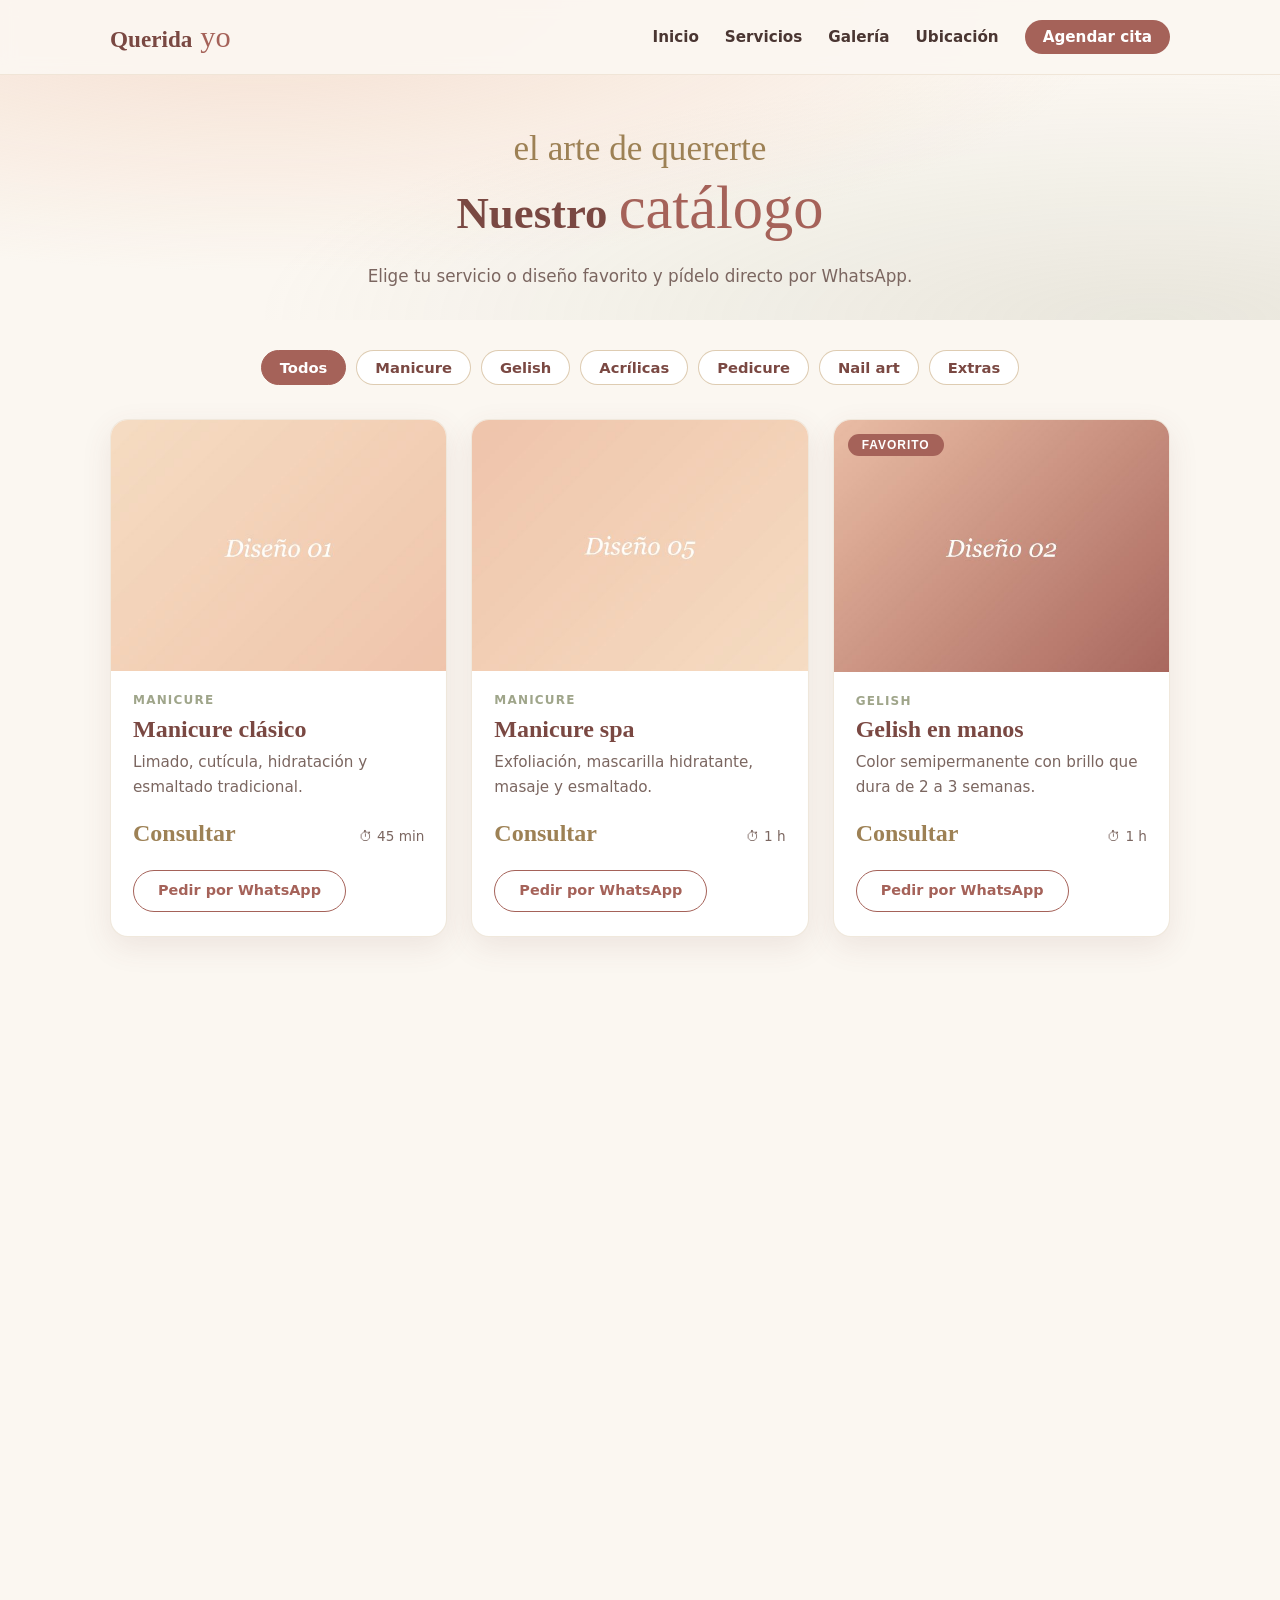
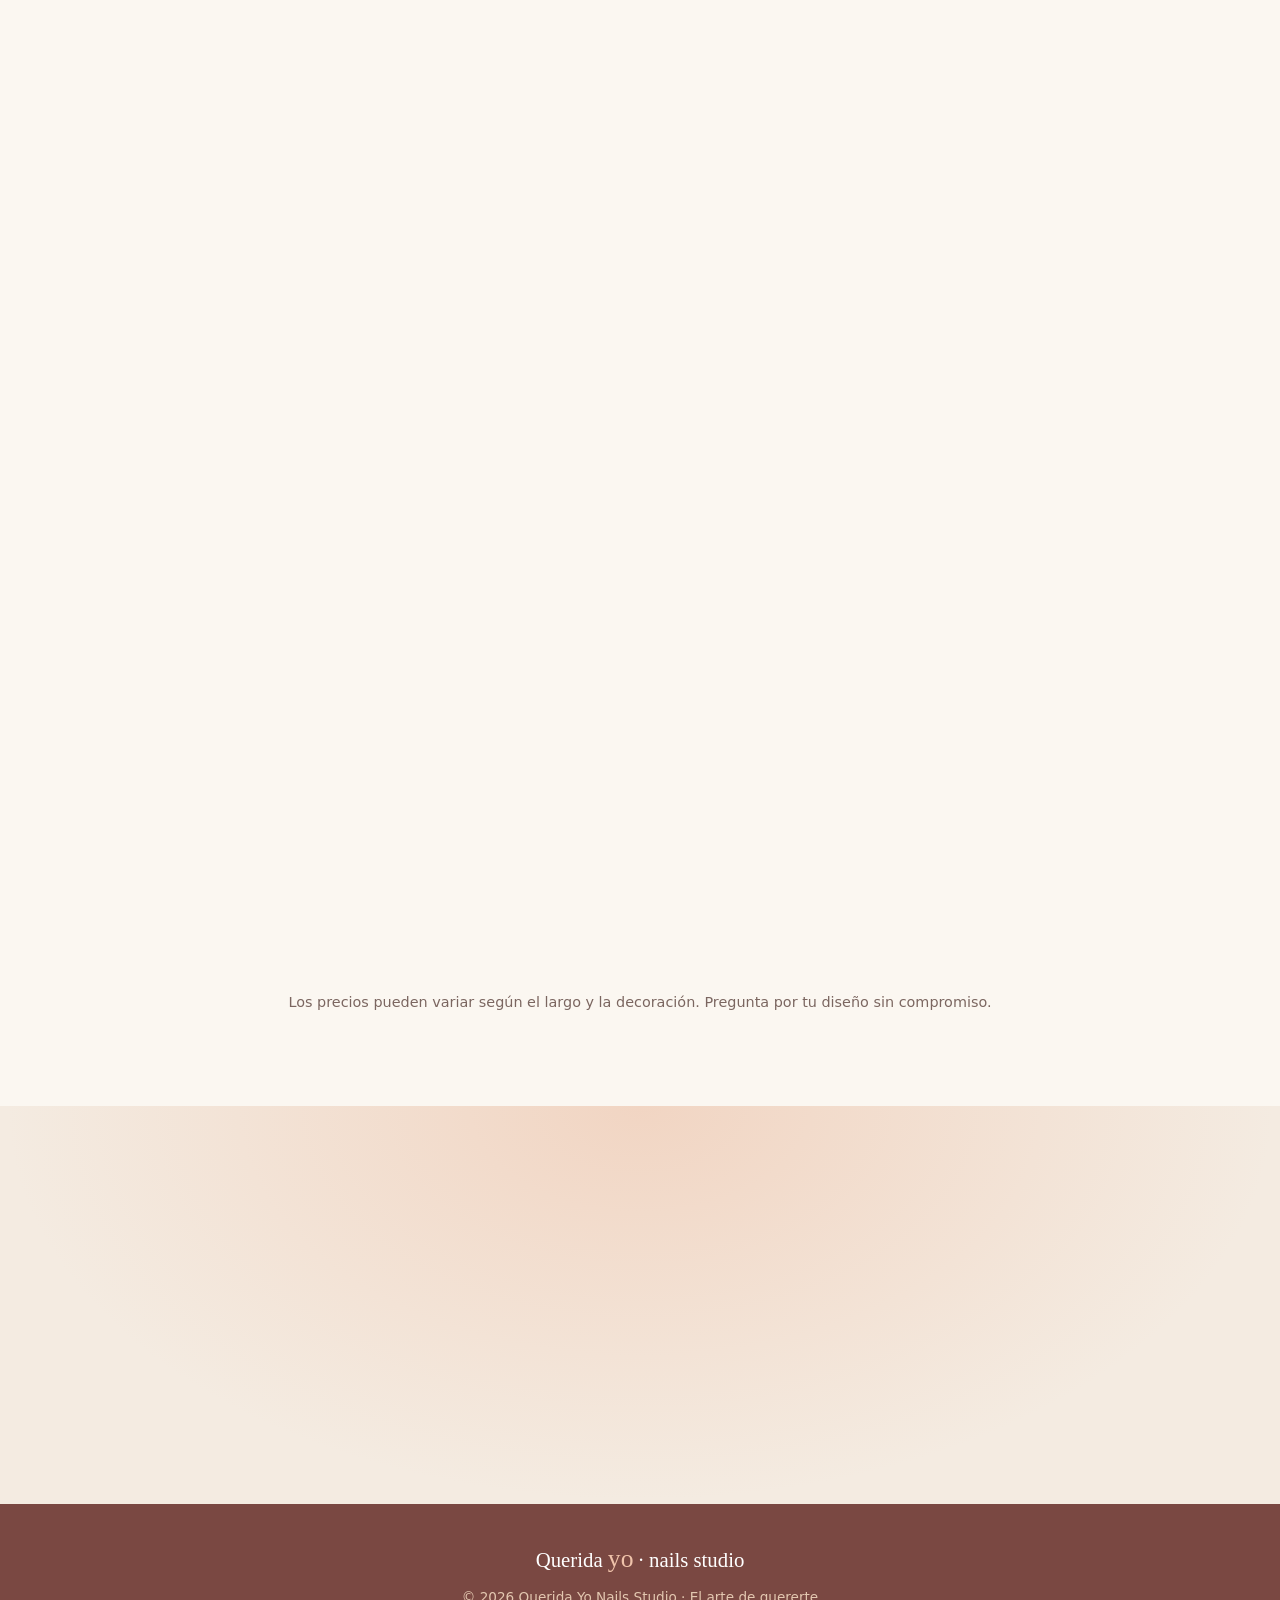
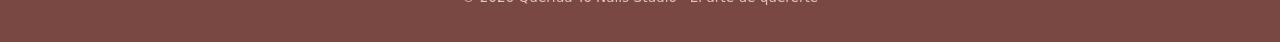
==== catalogo.html @ e6bf9415 "Catálogo web propio con filtros y pedido por WhatsApp Co-Authored-By: Claude Opus 5.5 <noreply@anthr" ====
<!DOCTYPE html>
<html lang="es">
<head>
  <meta charset="UTF-8" />
  <meta name="viewport" content="width=device-width, initial-scale=1.0" />
  <meta name="description" content="Catálogo de Querida Yo Nails Studio — manicure, gelish, acrílicas, pedicure y nail art en Villa de Álvarez, Colima. Pide tu diseño por WhatsApp." />
  <meta http-equiv="Content-Security-Policy"
        content="default-src 'self'; img-src 'self' data:; style-src 'self' https://fonts.googleapis.com; font-src https://fonts.gstatic.com; script-src 'self';" />
  <meta name="theme-color" content="#fbf7f1" />
  <meta property="og:title" content="Catálogo · Querida Yo Nails Studio" />
  <meta property="og:description" content="Diseños, precios y tiempos. Pide el tuyo por WhatsApp." />
  <meta property="og:image" content="https://queridayonailsstudio.com/assets/img/logo.png" />
  <title>Catálogo · Querida Yo Nails Studio</title>
  <link rel="icon" type="image/png" href="assets/img/favicon.png" />
  <link rel="apple-touch-icon" href="assets/img/favicon.png" />
  <link rel="preconnect" href="https://fonts.googleapis.com" />
  <link rel="preconnect" href="https://fonts.gstatic.com" crossorigin />
  <link rel="dns-prefetch" href="https://wa.me" />
  <link rel="stylesheet" href="https://fonts.googleapis.com/css2?family=Cormorant+Garamond:ital,wght@0,500;0,600;1,500&family=Great+Vibes&family=Nunito+Sans:wght@400;600;700&display=swap" />
  <link rel="stylesheet" href="assets/css/style.css" />
</head>
<body>

  <!-- ══ NAV ══════════════════════════════════════════════════════ -->
  <nav id="navbar">
    <div class="nav-inner">
      <a href="index.html" class="nav-brand">Querida <span class="script">yo</span></a>
      <button id="nav-toggle" class="nav-toggle" aria-label="Menú" aria-expanded="false">&#9776;</button>
      <ul class="nav-links" id="navLinks">
        <li><a href="index.html"           class="js-nav-link">Inicio</a></li>
        <li><a href="index.html#servicios" class="js-nav-link">Servicios</a></li>
        <li><a href="index.html#galeria"   class="js-nav-link">Galería</a></li>
        <li><a href="index.html#ubicacion" class="js-nav-link">Ubicación</a></li>
        <li><a href="#" class="js-nav-link btn-nav js-wa"
               data-msg="Hola 💅 me gustaría agendar una cita en Querida Yo Nails Studio">Agendar cita</a></li>
      </ul>
    </div>
  </nav>

  <!-- ══ ENCABEZADO ════════════════════════════════════════════════ -->
  <header class="catalog-hero">
    <div class="container">
      <p class="cta-script">el arte de quererte</p>
      <h1 class="section-title">Nuestro <span class="script">catálogo</span></h1>
      <p class="section-text">Elige tu servicio o diseño favorito y pídelo directo por WhatsApp.</p>
    </div>
  </header>

  <!-- ══ CATÁLOGO ══════════════════════════════════════════════════
       Los productos se editan en assets/js/catalogo-datos.js
  ═══════════════════════════════════════════════════════════════ -->
  <section class="section-light catalog-section">
    <div class="container">
      <div class="catalog-filters" id="catalogFilters" role="toolbar" aria-label="Filtrar por categoría"></div>
      <div class="catalog-grid" id="catalogGrid"></div>
      <p class="schedule-note">Los precios pueden variar según el largo y la decoración. Pregunta por tu diseño sin compromiso.</p>
    </div>
  </section>

  <!-- ══ LIGHTBOX ══════════════════════════════════════════════════ -->
  <div id="lightbox" class="lightbox" role="dialog" aria-modal="true" aria-label="Imagen ampliada">
    <button class="lightbox-close" type="button" aria-label="Cerrar">✕</button>
    <img id="lightbox-img" src="data:," alt="" />
  </div>

  <!-- ══ CONTACTO / CTA ════════════════════════════════════════════ -->
  <section id="contacto" class="section-cta">
    <div class="container">
      <h2 class="section-title">¿Tienes un diseño <span class="script">en mente?</span></h2>
      <p class="section-text">Mándanos tu foto de inspiración y te decimos precio y tiempo.</p>
      <div class="cta-buttons">
        <a href="#" class="btn-primary btn-lg js-wa"
           data-msg="Hola 💅 tengo un diseño en mente, ¿me pueden cotizar?">💬 Cotizar por WhatsApp</a>
        <a href="#" class="btn-secondary btn-lg js-fb" target="_blank" rel="noopener noreferrer" referrerpolicy="no-referrer">📘 Facebook</a>
        <a href="#" class="btn-secondary btn-lg js-ig" target="_blank" rel="noopener noreferrer" referrerpolicy="no-referrer">📸 Instagram</a>
      </div>
    </div>
  </section>

  <!-- ══ FOOTER ════════════════════════════════════════════════════ -->
  <footer>
    <div class="container footer-inner">
      <span class="footer-brand">Querida <span class="script">yo</span> · nails studio</span>
      <p class="footer-copy">© 2026 Querida Yo Nails Studio · El arte de quererte</p>
    </div>
  </footer>

  <script src="assets/js/catalogo-datos.js"></script>
  <script src="assets/js/catalogo.js"></script>
  <script src="assets/js/main.js"></script>
</body>
</html>
---- assets/css/style.css ----
/* ══ Querida Yo Nails Studio ═══════════════════════════════════════
   Paleta tomada del logo: crema, rosa palo, rosa viejo, dorado, salvia
═══════════════════════════════════════════════════════════════════ */
:root {
  --crema:      #fbf7f1;
  --crema-2:    #f4ebe1;
  --blush:      #f6dec4;
  --rosa-palo:  #efc3aa;
  --rosa-viejo: #a56259;
  --vino:       #7a4842;
  --dorado:     #c4a273;
  --dorado-osc: #9d8155;
  --salvia:     #9fa58a;
  --texto:      #4a3632;
  --texto-suave:#7b6660;

  --f-script: 'Great Vibes', cursive;
  --f-title:  'Cormorant Garamond', Georgia, serif;
  --f-body:   'Nunito Sans', system-ui, sans-serif;

  --radius: 18px;
  --shadow: 0 10px 30px rgba(122, 72, 66, .10);
}

*, *::before, *::after { box-sizing: border-box; margin: 0; padding: 0; }
html { scroll-behavior: smooth; scroll-padding-top: 72px; }
body {
  font-family: var(--f-body);
  color: var(--texto);
  background: var(--crema);
  line-height: 1.65;
  overflow-x: hidden;
}
img { max-width: 100%; display: block; }
a { color: var(--rosa-viejo); }

.sr-only {
  position: absolute; width: 1px; height: 1px; overflow: hidden;
  clip: rect(0 0 0 0); white-space: nowrap;
}
.script { font-family: var(--f-script); font-weight: 400; color: var(--rosa-viejo); }
.container { max-width: 1100px; margin: 0 auto; padding: 0 20px; }

/* ── NAV ────────────────────────────────────────────────────────── */
#navbar {
  position: fixed; inset: 0 0 auto 0; z-index: 100;
  background: rgba(251, 247, 241, .92);
  backdrop-filter: blur(8px);
  border-bottom: 1px solid rgba(196, 162, 115, .2);
  transition: border-color .3s, box-shadow .3s;
}
#navbar.scrolled { border-bottom-color: rgba(196, 162, 115, .45); box-shadow: 0 4px 18px rgba(122,72,66,.06); }
.nav-inner {
  max-width: 1100px; margin: 0 auto; padding: 12px 20px;
  display: flex; align-items: center; justify-content: space-between;
}
.nav-brand {
  font-family: var(--f-title); font-size: 1.45rem; font-weight: 600;
  color: var(--vino); text-decoration: none;
}
.nav-brand .script { font-size: 1.9rem; margin-left: 2px; }
.nav-links { display: flex; gap: 26px; list-style: none; align-items: center; }
.nav-links a {
  color: var(--texto); text-decoration: none; font-size: .95rem; font-weight: 600;
  transition: color .2s;
}
.nav-links a:hover { color: var(--rosa-viejo); }
.btn-nav {
  background: var(--rosa-viejo); color: #fff !important;
  padding: 8px 18px; border-radius: 999px;
}
.btn-nav:hover { background: var(--vino); }
.nav-toggle {
  display: none; background: none; border: 0; font-size: 1.6rem;
  color: var(--vino); cursor: pointer;
}

/* ── HERO ───────────────────────────────────────────────────────── */
#hero {
  min-height: 100vh; min-height: 100svh;
  display: flex; flex-direction: column; align-items: center; justify-content: center;
  text-align: center; position: relative;
  padding: 100px 20px 60px;
  background:
    radial-gradient(ellipse at 15% 20%, rgba(239,195,170,.35), transparent 55%),
    radial-gradient(ellipse at 85% 80%, rgba(159,165,138,.22), transparent 55%),
    var(--crema);
}
.hero-logo { width: min(520px, 92vw); height: auto; margin: 0 auto; animation: float-in 1s ease both; }
.hero-text {
  font-family: var(--f-title); font-style: italic; font-size: clamp(1.15rem, 2.6vw, 1.45rem);
  color: var(--texto-suave); margin: 8px 0 28px;
}
.hero-scroll {
  position: absolute; bottom: 22px; left: 50%; transform: translateX(-50%);
  color: var(--dorado); text-decoration: none; font-size: 1.5rem;
  animation: bounce 2s infinite;
}

/* ── BOTONES ────────────────────────────────────────────────────── */
.btn-primary, .btn-secondary {
  display: inline-block; text-decoration: none; font-weight: 700;
  padding: 14px 30px; border-radius: 999px; transition: transform .2s, box-shadow .2s, background .2s;
}
.btn-primary {
  background: linear-gradient(135deg, var(--rosa-viejo), var(--vino));
  color: #fff; box-shadow: 0 8px 22px rgba(165, 98, 89, .3);
}
.btn-primary:hover { transform: translateY(-2px); box-shadow: 0 12px 28px rgba(165, 98, 89, .38); }
.btn-secondary {
  background: #fff; color: var(--vino); border: 1.5px solid var(--dorado);
}
.btn-secondary:hover { background: var(--blush); transform: translateY(-2px); }
.btn-lg { padding: 16px 34px; font-size: 1.05rem; }

/* ── SECCIONES ──────────────────────────────────────────────────── */
section { padding: 90px 0; content-visibility: auto; contain-intrinsic-size: 1px 700px; }
#hero { content-visibility: visible; }
.section-light { background: var(--crema); }
.section-blush { background: linear-gradient(180deg, var(--crema-2), #f8eadf); }
.section-title {
  font-family: var(--f-title); font-weight: 600; color: var(--vino);
  font-size: clamp(2rem, 5vw, 2.8rem); text-align: center; line-height: 1.2;
  margin-bottom: 18px;
}
.section-title .script { font-size: 1.35em; }
.section-text {
  max-width: 680px; margin: 0 auto 40px; text-align: center; color: var(--texto-suave);
  font-size: 1.05rem;
}
.divider {
  display: flex; align-items: center; justify-content: center; gap: 14px;
  color: var(--dorado); margin-bottom: 14px;
}
.divider::before, .divider::after {
  content: ""; width: 70px; height: 1px;
  background: linear-gradient(90deg, transparent, var(--dorado), transparent);
}

/* ── PILARES ────────────────────────────────────────────────────── */
.pillars { display: grid; grid-template-columns: repeat(3, 1fr); gap: 24px; }
.pillar {
  background: #fff; border-radius: var(--radius); padding: 30px 24px; text-align: center;
  border: 1px solid rgba(196, 162, 115, .25); box-shadow: var(--shadow);
}
.pillar-icon { font-size: 2rem; display: block; margin-bottom: 10px; }
.pillar h3 { font-family: var(--f-title); font-size: 1.5rem; color: var(--vino); margin-bottom: 6px; }
.pillar p { color: var(--texto-suave); font-size: .95rem; }

/* ── SERVICIOS ──────────────────────────────────────────────────── */
.services-grid { display: grid; grid-template-columns: repeat(3, 1fr); gap: 24px; }
.service-card {
  position: relative; background: #fff; border-radius: var(--radius);
  padding: 32px 24px 26px; text-align: center; display: flex; flex-direction: column; align-items: center;
  border: 1px solid rgba(196, 162, 115, .25); box-shadow: var(--shadow);
  transition: transform .25s, box-shadow .25s;
}
.service-card:hover { transform: translateY(-4px); box-shadow: 0 16px 36px rgba(122, 72, 66, .14); }
.service-card.featured { border: 1.5px solid var(--rosa-viejo); }
.badge {
  position: absolute; top: -12px; left: 50%; transform: translateX(-50%);
  background: var(--rosa-viejo); color: #fff; font-size: .75rem; font-weight: 700;
  letter-spacing: .08em; text-transform: uppercase; padding: 4px 14px; border-radius: 999px;
}
.service-icon {
  width: 64px; height: 64px; border-radius: 50%; display: grid; place-items: center;
  background: var(--blush); font-size: 1.7rem; margin-bottom: 14px;
}
.service-card h3 { font-family: var(--f-title); font-size: 1.5rem; color: var(--vino); line-height: 1.2; margin-bottom: 8px; }
.service-card p { color: var(--texto-suave); font-size: .95rem; flex: 1; }
.service-price {
  font-family: var(--f-title); font-size: 1.6rem; font-weight: 600; color: var(--dorado-osc);
  margin: 14px 0 16px;
}
.btn-service {
  text-decoration: none; font-weight: 700; font-size: .9rem; color: var(--rosa-viejo);
  border: 1.5px solid var(--rosa-viejo); padding: 8px 24px; border-radius: 999px;
  transition: background .2s, color .2s;
}
.btn-service:hover { background: var(--rosa-viejo); color: #fff; }

.catalog-cta { text-align: center; margin-top: 44px; }
.catalog-cta p { color: var(--texto-suave); margin-bottom: 14px; }

/* ── GALERÍA ────────────────────────────────────────────────────── */
.gallery-grid { display: grid; grid-template-columns: repeat(3, 1fr); gap: 16px; }
.gallery-item {
  position: relative; aspect-ratio: 1; overflow: hidden; border-radius: var(--radius);
  border: 0; padding: 0; cursor: zoom-in; background: var(--blush); box-shadow: var(--shadow);
}
.gallery-item img { width: 100%; height: 100%; object-fit: cover; transition: transform .4s; }
.gallery-item:hover img { transform: scale(1.06); }
.gallery-overlay {
  position: absolute; inset: 0; display: grid; place-items: center;
  background: rgba(122, 72, 66, .35); color: #fff; font-weight: 700; letter-spacing: .1em;
  opacity: 0; transition: opacity .3s;
}
.gallery-item:hover .gallery-overlay, .gallery-item:focus-visible .gallery-overlay { opacity: 1; }

.lightbox {
  position: fixed; inset: 0; z-index: 200; display: none;
  align-items: center; justify-content: center; padding: 20px;
  background: rgba(58, 38, 35, .88);
}
.lightbox.active { display: flex; }
.lightbox img { max-width: 92vw; max-height: 86vh; border-radius: 12px; }
.lightbox-close {
  position: absolute; top: 18px; right: 22px; background: none; border: 0;
  color: #fff; font-size: 1.8rem; cursor: pointer;
}

/* ── HORARIOS ───────────────────────────────────────────────────── */
.schedule-wrap { max-width: 520px; margin: 0 auto; }
.schedule {
  width: 100%; border-collapse: collapse; background: #fff; border-radius: var(--radius);
  overflow: hidden; box-shadow: var(--shadow);
}
.schedule td { padding: 15px 24px; border-bottom: 1px solid var(--crema-2); }
.schedule tr:last-child td { border-bottom: 0; }
.schedule .day { font-weight: 700; color: var(--vino); }
.schedule .time { text-align: right; }
.schedule .open { color: var(--texto); }
.schedule .closed { color: var(--texto-suave); font-style: italic; }
.schedule tr.today td { background: var(--blush); }
.schedule-note { text-align: center; margin-top: 16px; color: var(--texto-suave); font-size: .9rem; }

/* ── UBICACIÓN ──────────────────────────────────────────────────── */
.location-wrap { display: grid; grid-template-columns: 1fr 1fr; gap: 30px; align-items: stretch; }
.location-info { display: flex; flex-direction: column; gap: 18px; }
.location-item {
  display: flex; gap: 16px; align-items: flex-start; background: #fff; padding: 20px;
  border-radius: var(--radius); box-shadow: var(--shadow);
}
.loc-icon { font-size: 1.5rem; }
.location-item strong { color: var(--vino); }
.location-item p { color: var(--texto-suave); }
.map-card {
  display: flex; flex-direction: column; align-items: center; justify-content: center; gap: 10px;
  min-height: 240px; border-radius: var(--radius); text-decoration: none; font-weight: 700;
  color: var(--vino); border: 1.5px dashed var(--dorado);
  background:
    radial-gradient(circle at 30% 30%, rgba(239,195,170,.5), transparent 60%),
    radial-gradient(circle at 70% 70%, rgba(159,165,138,.35), transparent 60%), #fff;
  transition: transform .25s;
}
.map-card:hover { transform: translateY(-3px); }
.map-icon { font-size: 2.6rem; }

/* ── CTA ────────────────────────────────────────────────────────── */
.section-cta {
  text-align: center;
  background:
    radial-gradient(ellipse at 50% 0%, rgba(239,195,170,.55), transparent 70%),
    var(--crema-2);
}
.cta-script { font-family: var(--f-script); font-size: 2.2rem; color: var(--dorado-osc); margin-bottom: -6px; }
.cta-buttons { display: flex; gap: 14px; justify-content: center; flex-wrap: wrap; }

/* ── FOOTER ─────────────────────────────────────────────────────── */
footer { background: var(--vino); color: var(--blush); padding: 34px 0; text-align: center; }
.footer-inner { display: flex; flex-direction: column; gap: 6px; align-items: center; }
.footer-brand { font-family: var(--f-title); font-size: 1.3rem; color: #fff; }
.footer-brand .script { color: var(--rosa-palo); font-size: 1.6rem; }
.footer-copy { font-size: .85rem; opacity: .85; }

/* ── ANIMACIONES ────────────────────────────────────────────────── */
.fade-in { opacity: 0; transform: translateY(18px); transition: opacity .6s ease, transform .6s ease; }
.fade-in.visible { opacity: 1; transform: none; }
@keyframes float-in { from { opacity: 0; transform: translateY(14px); } to { opacity: 1; transform: none; } }
@keyframes bounce { 0%,100% { transform: translate(-50%, 0); } 50% { transform: translate(-50%, 8px); } }
@media (prefers-reduced-motion: reduce) {
  *, *::before, *::after { animation: none !important; transition: none !important; }
  html { scroll-behavior: auto; }
  .fade-in { opacity: 1; transform: none; }
}

/* ── RESPONSIVE ─────────────────────────────────────────────────── */
@media (max-width: 900px) {
  .services-grid, .gallery-grid { grid-template-columns: repeat(2, 1fr); }
  .location-wrap { grid-template-columns: 1fr; }
}
@media (max-width: 760px) {
  .nav-toggle { display: block; }
  .nav-links {
    position: absolute; top: 100%; left: 0; right: 0; flex-direction: column; gap: 0;
    background: var(--crema); border-bottom: 1px solid rgba(196,162,115,.3);
    max-height: 0; overflow: hidden; transition: max-height .3s ease;
  }
  .nav-links.open { max-height: 420px; }
  .nav-links li { width: 100%; text-align: center; }
  .nav-links a { display: block; padding: 14px; }
  .btn-nav { margin: 8px 20px 16px; }
  .pillars { grid-template-columns: 1fr; }
  section { padding: 70px 0; }
}
@media (max-width: 520px) {
  .services-grid { grid-template-columns: 1fr; }
  .gallery-grid { gap: 10px; }
  .schedule td { padding: 13px 16px; }
}

/* ── CATÁLOGO ───────────────────────────────────────────────────── */
.catalog-hero {
  padding: 120px 0 30px; text-align: center;
  background:
    radial-gradient(ellipse at 20% 0%, rgba(239,195,170,.45), transparent 60%),
    radial-gradient(ellipse at 90% 100%, rgba(159,165,138,.2), transparent 55%),
    var(--crema);
}
.catalog-hero .section-text { margin-bottom: 0; }
.catalog-section { padding-top: 30px; }
.catalog-filters { display: flex; flex-wrap: wrap; gap: 10px; justify-content: center; margin-bottom: 34px; }
.chip {
  font: 600 .92rem var(--f-body); color: var(--vino); cursor: pointer;
  background: #fff; border: 1.5px solid rgba(196,162,115,.55); border-radius: 999px; padding: 8px 18px;
  transition: background .2s, color .2s, border-color .2s;
}
.chip:hover { border-color: var(--rosa-viejo); }
.chip.active { background: var(--rosa-viejo); border-color: var(--rosa-viejo); color: #fff; }
.catalog-grid { display: grid; grid-template-columns: repeat(3, 1fr); gap: 24px; margin-bottom: 30px; }
.catalog-card {
  background: #fff; border-radius: var(--radius); overflow: hidden; display: flex; flex-direction: column;
  border: 1px solid rgba(196,162,115,.25); box-shadow: var(--shadow);
}
.catalog-card[hidden] { display: none; }
.catalog-photo { border-radius: 0; box-shadow: none; aspect-ratio: 4 / 3; }
.catalog-badge { top: 14px; left: 14px; transform: none; }
.catalog-body { padding: 20px 22px 24px; display: flex; flex-direction: column; flex: 1; }
.catalog-cat {
  font-size: .75rem; font-weight: 700; letter-spacing: .1em; text-transform: uppercase; color: var(--salvia);
}
.catalog-body h3 { font-family: var(--f-title); font-size: 1.5rem; color: var(--vino); line-height: 1.2; margin: 4px 0 6px; }
.catalog-body p { color: var(--texto-suave); font-size: .95rem; flex: 1; }
.catalog-meta { display: flex; align-items: baseline; justify-content: space-between; gap: 10px; margin: 14px 0 16px; }
.catalog-price { font-family: var(--f-title); font-size: 1.5rem; font-weight: 600; color: var(--dorado-osc); }
.catalog-time { font-size: .85rem; color: var(--texto-suave); white-space: nowrap; }
.catalog-body .btn-service { align-self: flex-start; }
@media (max-width: 900px) { .catalog-grid { grid-template-columns: repeat(2, 1fr); } }
@media (max-width: 560px) { .catalog-grid { grid-template-columns: 1fr; } }
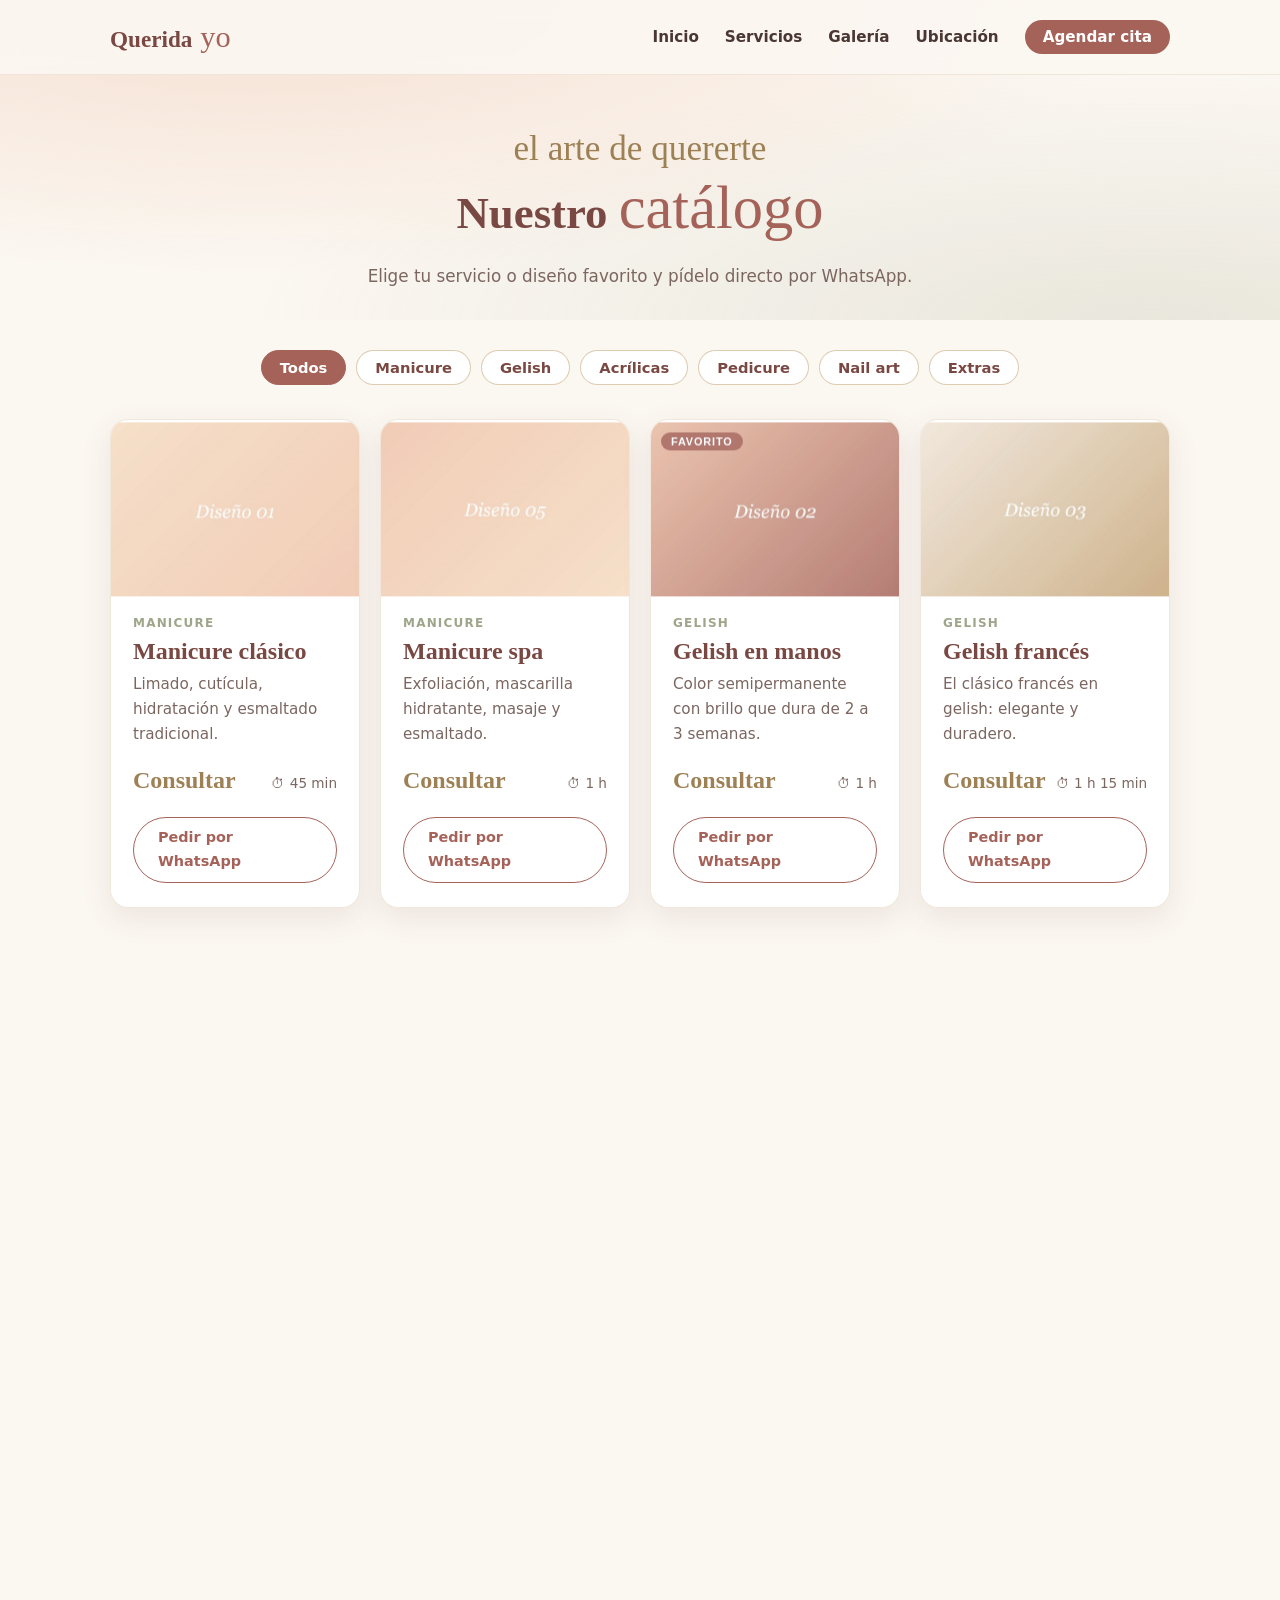
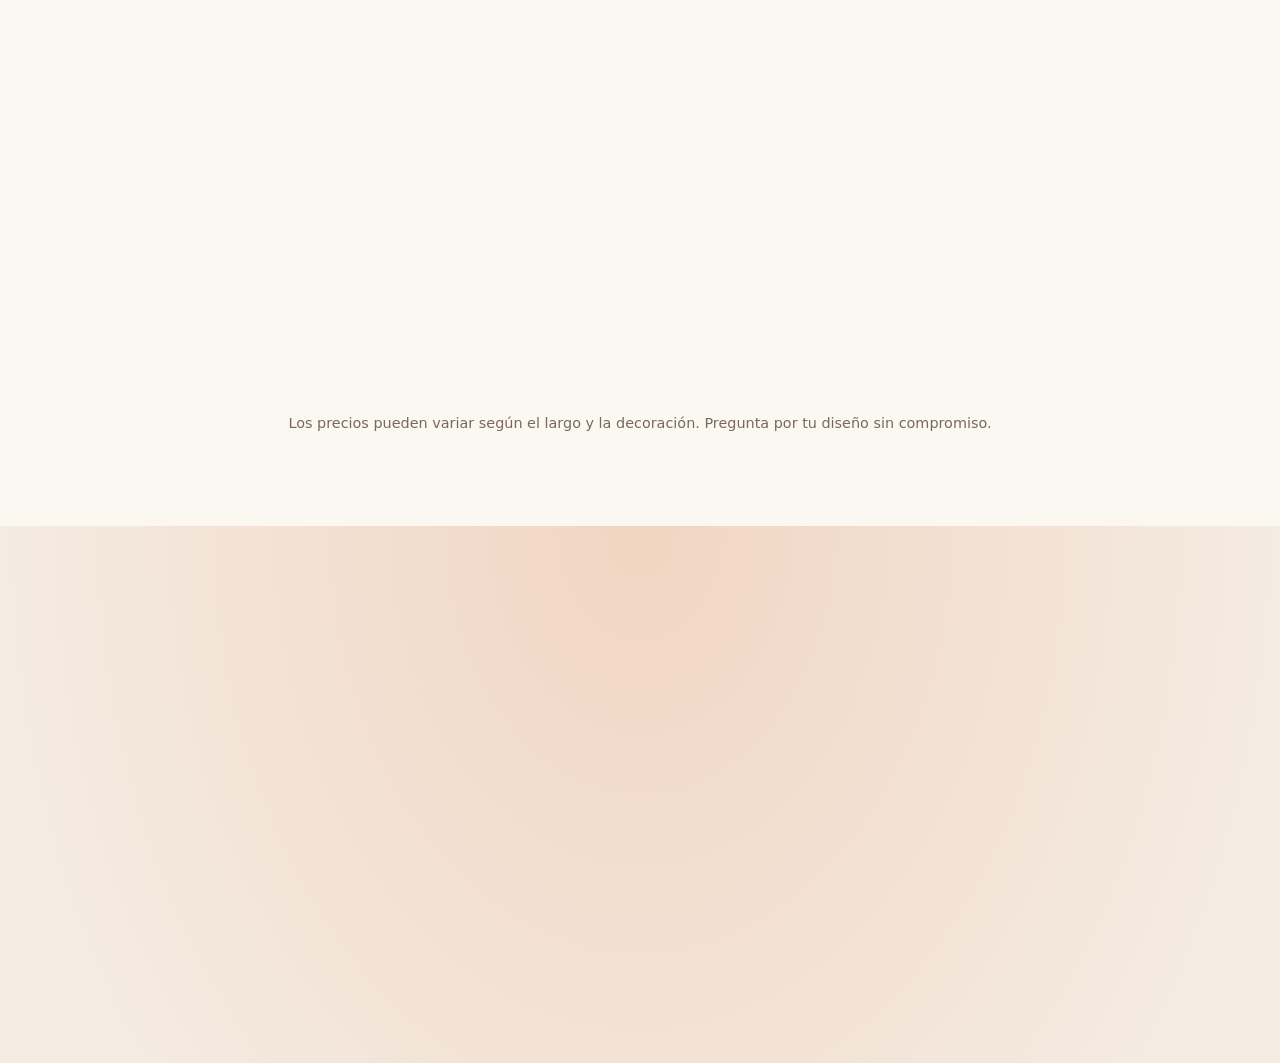
==== commit cb213ee7: "Catálogo: fotos más compactas, vista en renglón para celular y forzar recarga de estilos Co-Authored" ====
--- a/catalogo.html
+++ b/catalogo.html
@@ -17,7 +17,7 @@
   <link rel="preconnect" href="https://fonts.gstatic.com" crossorigin />
   <link rel="dns-prefetch" href="https://wa.me" />
   <link rel="stylesheet" href="https://fonts.googleapis.com/css2?family=Cormorant+Garamond:ital,wght@0,500;0,600;1,500&family=Great+Vibes&family=Nunito+Sans:wght@400;600;700&display=swap" />
-  <link rel="stylesheet" href="assets/css/style.css" />
+  <link rel="stylesheet" href="assets/css/style.css?v=3" />
 </head>
 <body>
 
@@ -85,8 +85,8 @@
     </div>
   </footer>
 
-  <script src="assets/js/catalogo-datos.js"></script>
-  <script src="assets/js/catalogo.js"></script>
-  <script src="assets/js/main.js"></script>
+  <script src="assets/js/catalogo-datos.js?v=3"></script>
+  <script src="assets/js/catalogo.js?v=3"></script>
+  <script src="assets/js/main.js?v=3"></script>
 </body>
 </html>
--- a/assets/css/style.css
+++ b/assets/css/style.css
@@ -317,14 +317,19 @@
 }
 .chip:hover { border-color: var(--rosa-viejo); }
 .chip.active { background: var(--rosa-viejo); border-color: var(--rosa-viejo); color: #fff; }
-.catalog-grid { display: grid; grid-template-columns: repeat(3, 1fr); gap: 24px; margin-bottom: 30px; }
+.catalog-grid { display: grid; grid-template-columns: repeat(auto-fill, minmax(230px, 1fr)); gap: 20px; margin-bottom: 30px; }
 .catalog-card {
   background: #fff; border-radius: var(--radius); overflow: hidden; display: flex; flex-direction: column;
   border: 1px solid rgba(196,162,115,.25); box-shadow: var(--shadow);
 }
 .catalog-card[hidden] { display: none; }
-.catalog-photo { border-radius: 0; box-shadow: none; aspect-ratio: 4 / 3; }
-.catalog-badge { top: 14px; left: 14px; transform: none; }
+/* Altura fija por padding: funciona igual en todos los navegadores de celular */
+.catalog-photo {
+  display: block; width: 100%; height: 0; padding-top: 70%;
+  aspect-ratio: auto; border-radius: 0; box-shadow: none; flex-shrink: 0;
+}
+.catalog-photo img { position: absolute; inset: 0; width: 100%; height: 100%; }
+.catalog-badge { top: 10px; left: 10px; transform: none; font-size: .68rem; padding: 3px 10px; }
 .catalog-body { padding: 20px 22px 24px; display: flex; flex-direction: column; flex: 1; }
 .catalog-cat {
   font-size: .75rem; font-weight: 700; letter-spacing: .1em; text-transform: uppercase; color: var(--salvia);
@@ -335,5 +340,16 @@
 .catalog-price { font-family: var(--f-title); font-size: 1.5rem; font-weight: 600; color: var(--dorado-osc); }
 .catalog-time { font-size: .85rem; color: var(--texto-suave); white-space: nowrap; }
 .catalog-body .btn-service { align-self: flex-start; }
-@media (max-width: 900px) { .catalog-grid { grid-template-columns: repeat(2, 1fr); } }
-@media (max-width: 560px) { .catalog-grid { grid-template-columns: 1fr; } }
+@media (max-width: 560px) {
+  /* En celular: foto pequeña a la izquierda, texto a la derecha */
+  .catalog-grid { grid-template-columns: 1fr; gap: 14px; }
+  .catalog-card { flex-direction: row; }
+  .catalog-photo { width: 110px; padding-top: 0; height: auto; min-height: 130px; }
+  .catalog-badge { top: 6px; left: 6px; font-size: .6rem; padding: 2px 7px; }
+  .catalog-body { padding: 14px 14px 16px; }
+  .catalog-body h3 { font-size: 1.2rem; }
+  .catalog-body p { font-size: .85rem; }
+  .catalog-meta { margin: 8px 0 10px; }
+  .catalog-price { font-size: 1.2rem; }
+  .catalog-body .btn-service { font-size: .8rem; padding: 6px 14px; }
+}
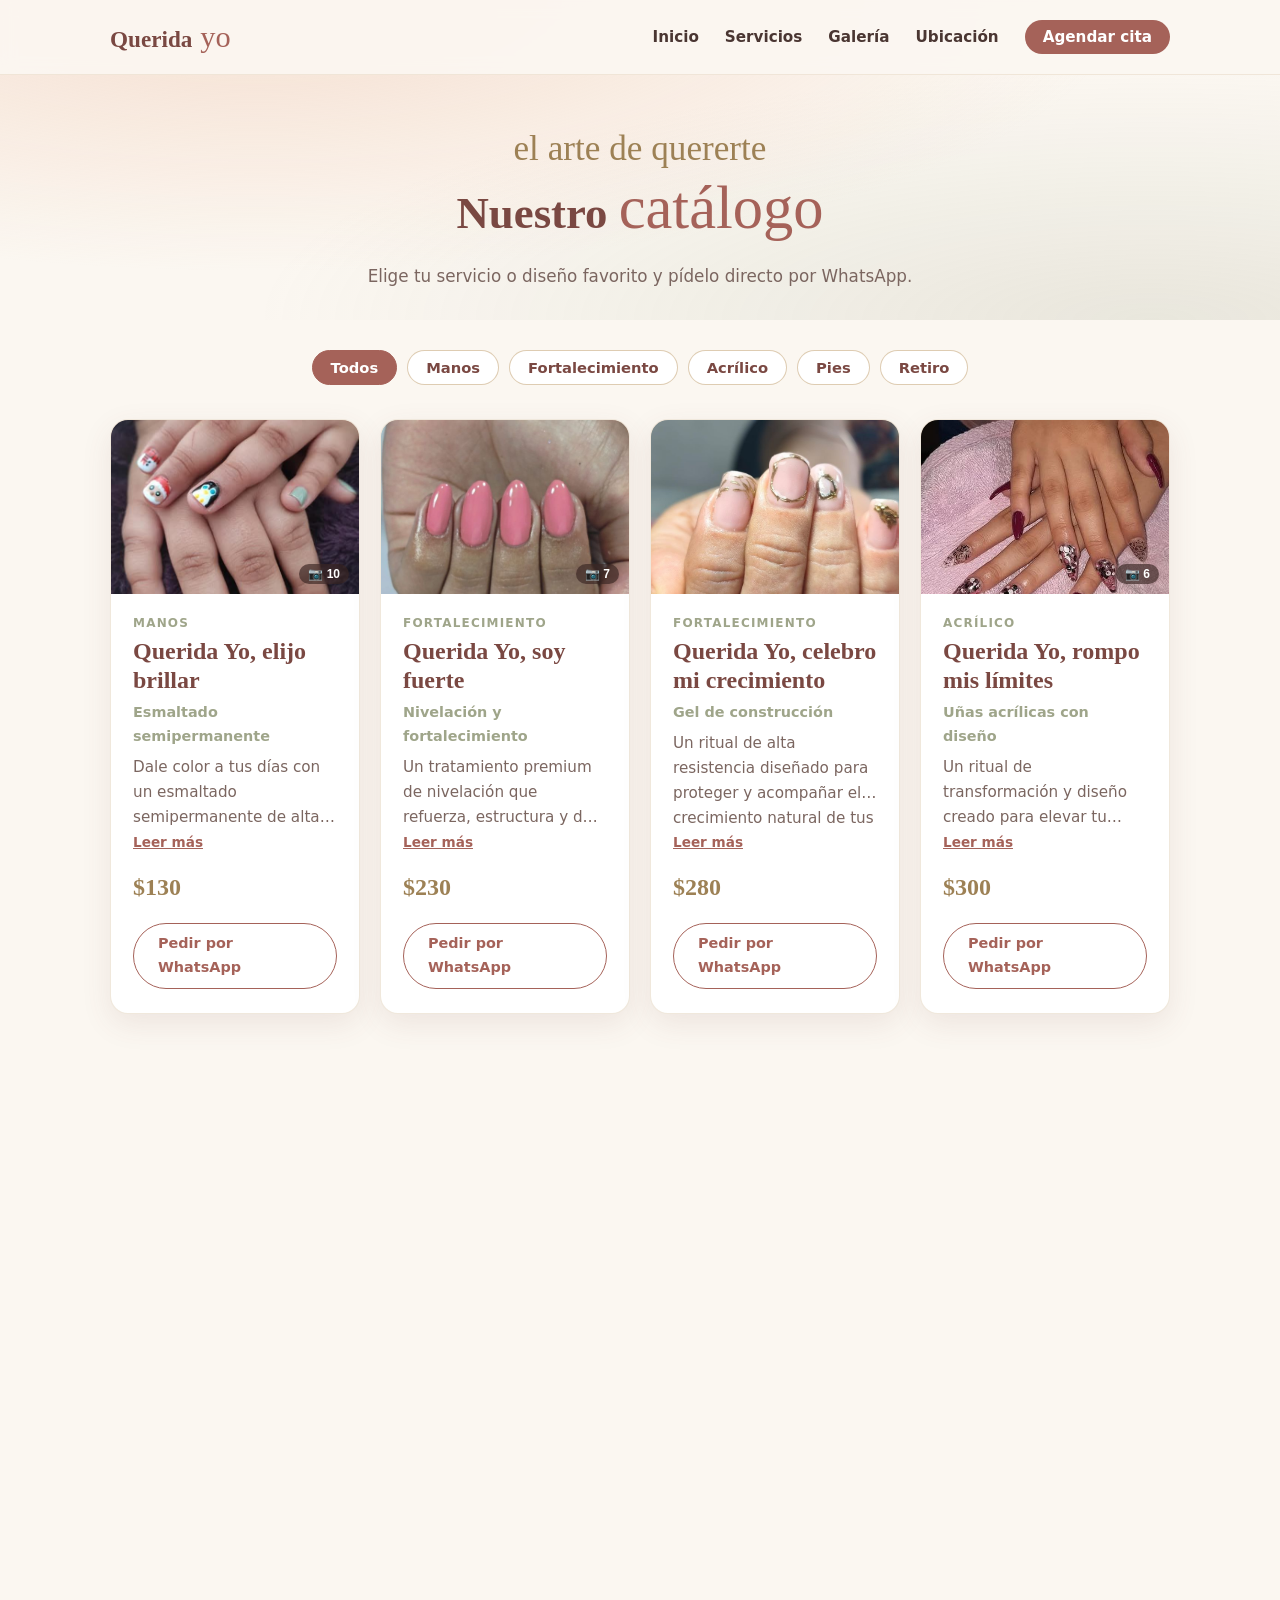
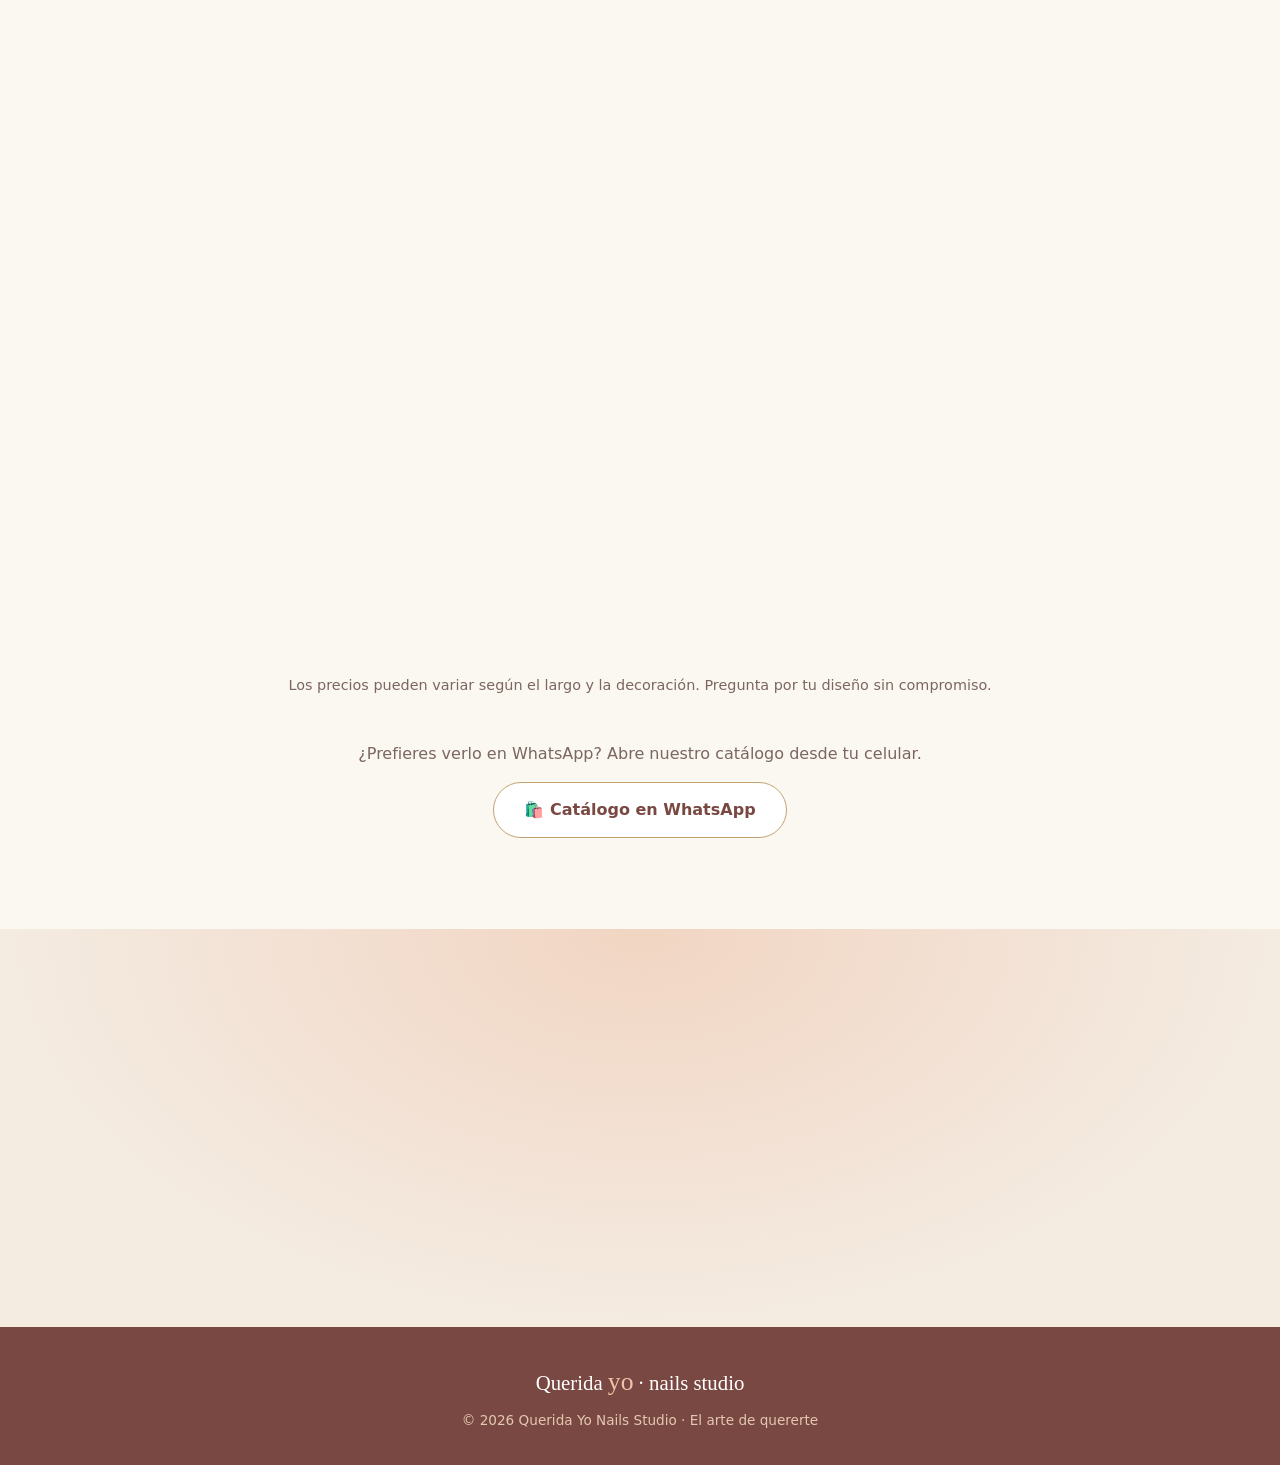
==== commit 95661e49: "Catálogo, servicios y galería con el catálogo real de WhatsApp Business - 9 servicios con textos, pr" ====
--- a/catalogo.html
+++ b/catalogo.html
@@ -17,7 +17,7 @@
   <link rel="preconnect" href="https://fonts.gstatic.com" crossorigin />
   <link rel="dns-prefetch" href="https://wa.me" />
   <link rel="stylesheet" href="https://fonts.googleapis.com/css2?family=Cormorant+Garamond:ital,wght@0,500;0,600;1,500&family=Great+Vibes&family=Nunito+Sans:wght@400;600;700&display=swap" />
-  <link rel="stylesheet" href="assets/css/style.css?v=3" />
+  <link rel="stylesheet" href="assets/css/style.css?v=4" />
 </head>
 <body>
 
@@ -54,13 +54,20 @@
       <div class="catalog-filters" id="catalogFilters" role="toolbar" aria-label="Filtrar por categoría"></div>
       <div class="catalog-grid" id="catalogGrid"></div>
       <p class="schedule-note">Los precios pueden variar según el largo y la decoración. Pregunta por tu diseño sin compromiso.</p>
+      <div class="catalog-cta">
+        <p>¿Prefieres verlo en WhatsApp? Abre nuestro catálogo desde tu celular.</p>
+        <a href="#" class="btn-secondary js-catalogo-wa">🛍️ Catálogo en WhatsApp</a>
+      </div>
     </div>
   </section>
 
   <!-- ══ LIGHTBOX ══════════════════════════════════════════════════ -->
   <div id="lightbox" class="lightbox" role="dialog" aria-modal="true" aria-label="Imagen ampliada">
     <button class="lightbox-close" type="button" aria-label="Cerrar">✕</button>
+    <button class="lightbox-nav lightbox-prev" id="lightbox-prev" type="button" aria-label="Foto anterior" hidden>‹</button>
     <img id="lightbox-img" src="data:," alt="" />
+    <button class="lightbox-nav lightbox-next" id="lightbox-next" type="button" aria-label="Foto siguiente" hidden>›</button>
+    <span class="lightbox-count" id="lightbox-count" hidden></span>
   </div>
 
   <!-- ══ CONTACTO / CTA ════════════════════════════════════════════ -->
@@ -85,8 +92,8 @@
     </div>
   </footer>
 
-  <script src="assets/js/catalogo-datos.js?v=3"></script>
-  <script src="assets/js/catalogo.js?v=3"></script>
-  <script src="assets/js/main.js?v=3"></script>
+  <script src="assets/js/catalogo-datos.js?v=4"></script>
+  <script src="assets/js/catalogo.js?v=4"></script>
+  <script src="assets/js/main.js?v=4"></script>
 </body>
 </html>
--- a/assets/css/style.css
+++ b/assets/css/style.css
@@ -353,3 +353,56 @@
   .catalog-price { font-size: 1.2rem; }
   .catalog-body .btn-service { font-size: .8rem; padding: 6px 14px; }
 }
+
+/* ── SERVICIOS CON FOTO (desde el catálogo) ─────────────────────── */
+.service-card { padding-top: 0; overflow: hidden; }
+.service-photo {
+  display: block; width: calc(100% + 48px); margin: 0 -24px 18px; height: 0; padding-top: 68%;
+  aspect-ratio: auto; border-radius: 0; box-shadow: none; flex-shrink: 0;
+}
+.service-photo img { position: absolute; inset: 0; width: 100%; height: 100%; }
+.service-kind { flex: 0 !important; font-size: .9rem; color: var(--salvia) !important; font-weight: 600; }
+
+/* ── CATÁLOGO: descripción, "leer más" y contador de fotos ──────── */
+.catalog-kind { flex: 0 !important; font-size: .9rem !important; font-weight: 600; color: var(--salvia) !important; margin-bottom: 6px; }
+.catalog-desc {
+  display: -webkit-box; -webkit-box-orient: vertical; -webkit-line-clamp: 3; overflow: hidden;
+}
+.catalog-desc.open { display: block; -webkit-line-clamp: unset; }
+.catalog-more {
+  align-self: flex-start; background: none; border: 0; padding: 4px 0; cursor: pointer;
+  font: 700 .85rem var(--f-body); color: var(--rosa-viejo); text-decoration: underline;
+}
+.catalog-count {
+  position: absolute; right: 10px; bottom: 10px; background: rgba(58,38,35,.65); color: #fff;
+  font-size: .75rem; font-weight: 700; padding: 3px 9px; border-radius: 999px;
+}
+
+/* ── VISOR: flechas y contador ──────────────────────────────────── */
+.lightbox-nav {
+  position: absolute; top: 50%; transform: translateY(-50%);
+  width: 48px; height: 48px; border-radius: 50%; border: 0; cursor: pointer;
+  background: rgba(255,255,255,.18); color: #fff; font-size: 2rem; line-height: 1;
+}
+.lightbox-nav:hover { background: rgba(255,255,255,.32); }
+.lightbox-nav[hidden], .lightbox-count[hidden] { display: none; }
+.lightbox-prev { left: 14px; }
+.lightbox-next { right: 14px; }
+.lightbox-count {
+  position: absolute; bottom: 18px; left: 50%; transform: translateX(-50%);
+  color: #fff; font-size: .9rem; font-weight: 700; letter-spacing: .05em;
+}
+
+@media (max-width: 560px) {
+  .services-grid { grid-template-columns: repeat(2, 1fr); gap: 12px; }
+  .services-grid .service-card { padding: 0 12px 16px; }
+  .service-photo { width: calc(100% + 24px); margin: 0 -12px 12px; }
+  .services-grid .service-card h3 { font-size: 1.15rem; }
+  .service-kind { font-size: .78rem; }
+  .services-grid .service-price { font-size: 1.3rem; margin: 8px 0 10px; }
+  .services-grid .btn-service { font-size: .8rem; padding: 6px 16px; }
+  .catalog-count { right: 6px; bottom: 6px; font-size: .65rem; padding: 2px 6px; }
+  .lightbox-nav { width: 40px; height: 40px; font-size: 1.6rem; }
+  .lightbox-prev { left: 6px; }
+  .lightbox-next { right: 6px; }
+}
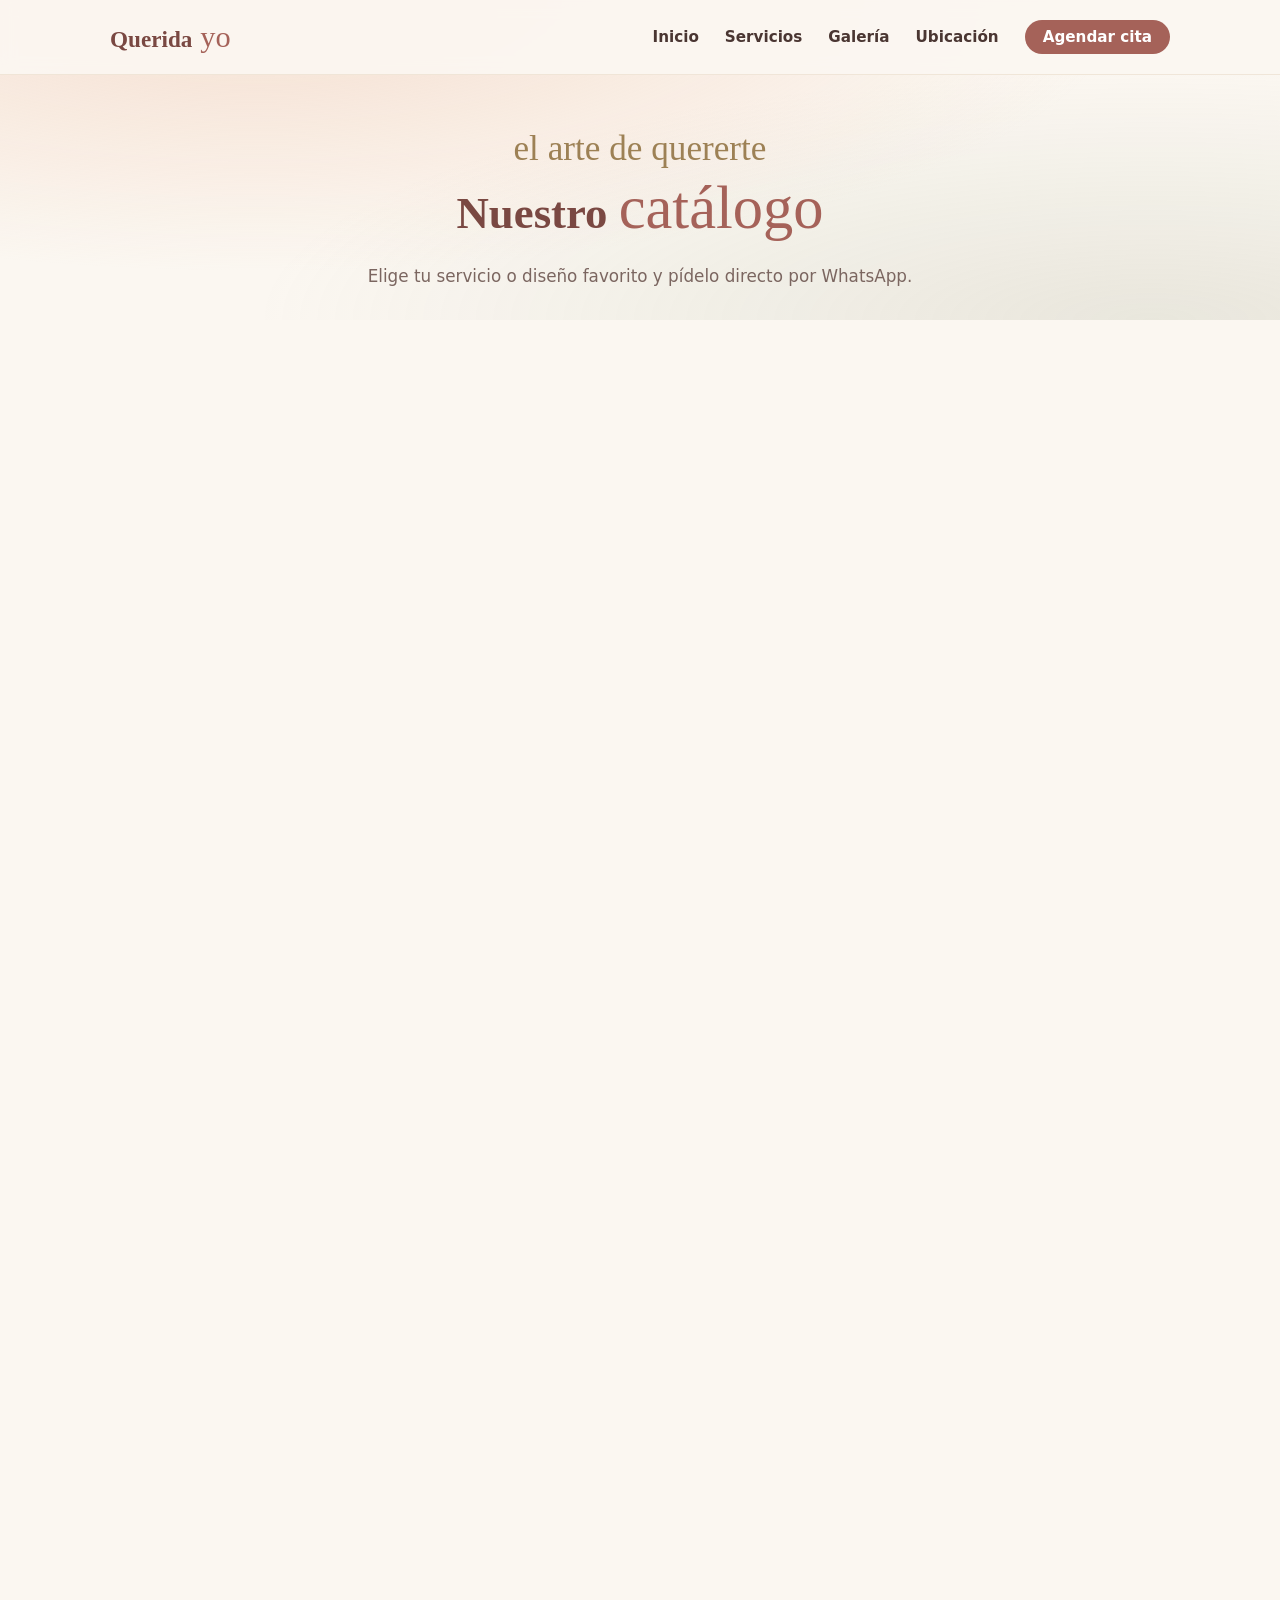
==== commit 698d6a8e: "Agregar Facebook del salón y enlaces en el pie de página Co-Authored-By: Claude Opus 5.5 <noreply@an" ====
--- a/catalogo.html
+++ b/catalogo.html
@@ -17,7 +17,7 @@
   <link rel="preconnect" href="https://fonts.gstatic.com" crossorigin />
   <link rel="dns-prefetch" href="https://wa.me" />
   <link rel="stylesheet" href="https://fonts.googleapis.com/css2?family=Cormorant+Garamond:ital,wght@0,500;0,600;1,500&family=Great+Vibes&family=Nunito+Sans:wght@400;600;700&display=swap" />
-  <link rel="stylesheet" href="assets/css/style.css?v=4" />
+  <link rel="stylesheet" href="assets/css/style.css?v=5" />
 </head>
 <body>
 
@@ -88,12 +88,18 @@
   <footer>
     <div class="container footer-inner">
       <span class="footer-brand">Querida <span class="script">yo</span> · nails studio</span>
+      <div class="footer-links">
+        <a href="#" class="js-wa" data-msg="Hola 💅 me gustaría agendar una cita en Querida Yo Nails Studio">WhatsApp</a>
+        <a href="#" class="js-fb" target="_blank" rel="noopener noreferrer" referrerpolicy="no-referrer">Facebook</a>
+        <a href="catalogo.html">Catálogo</a>
+        <a href="#" class="js-maps" target="_blank" rel="noopener noreferrer" referrerpolicy="no-referrer">Cómo llegar</a>
+      </div>
       <p class="footer-copy">© 2026 Querida Yo Nails Studio · El arte de quererte</p>
     </div>
   </footer>
 
-  <script src="assets/js/catalogo-datos.js?v=4"></script>
-  <script src="assets/js/catalogo.js?v=4"></script>
-  <script src="assets/js/main.js?v=4"></script>
+  <script src="assets/js/catalogo-datos.js?v=5"></script>
+  <script src="assets/js/catalogo.js?v=5"></script>
+  <script src="assets/js/main.js?v=5"></script>
 </body>
 </html>
--- a/assets/css/style.css
+++ b/assets/css/style.css
@@ -406,3 +406,8 @@
   .lightbox-prev { left: 6px; }
   .lightbox-next { right: 6px; }
 }
+
+/* ── FOOTER: enlaces ────────────────────────────────────────────── */
+.footer-links { display: flex; flex-wrap: wrap; justify-content: center; gap: 6px 20px; margin: 6px 0; }
+.footer-links a { color: var(--blush); text-decoration: none; font-size: .9rem; font-weight: 600; }
+.footer-links a:hover { color: #fff; text-decoration: underline; }
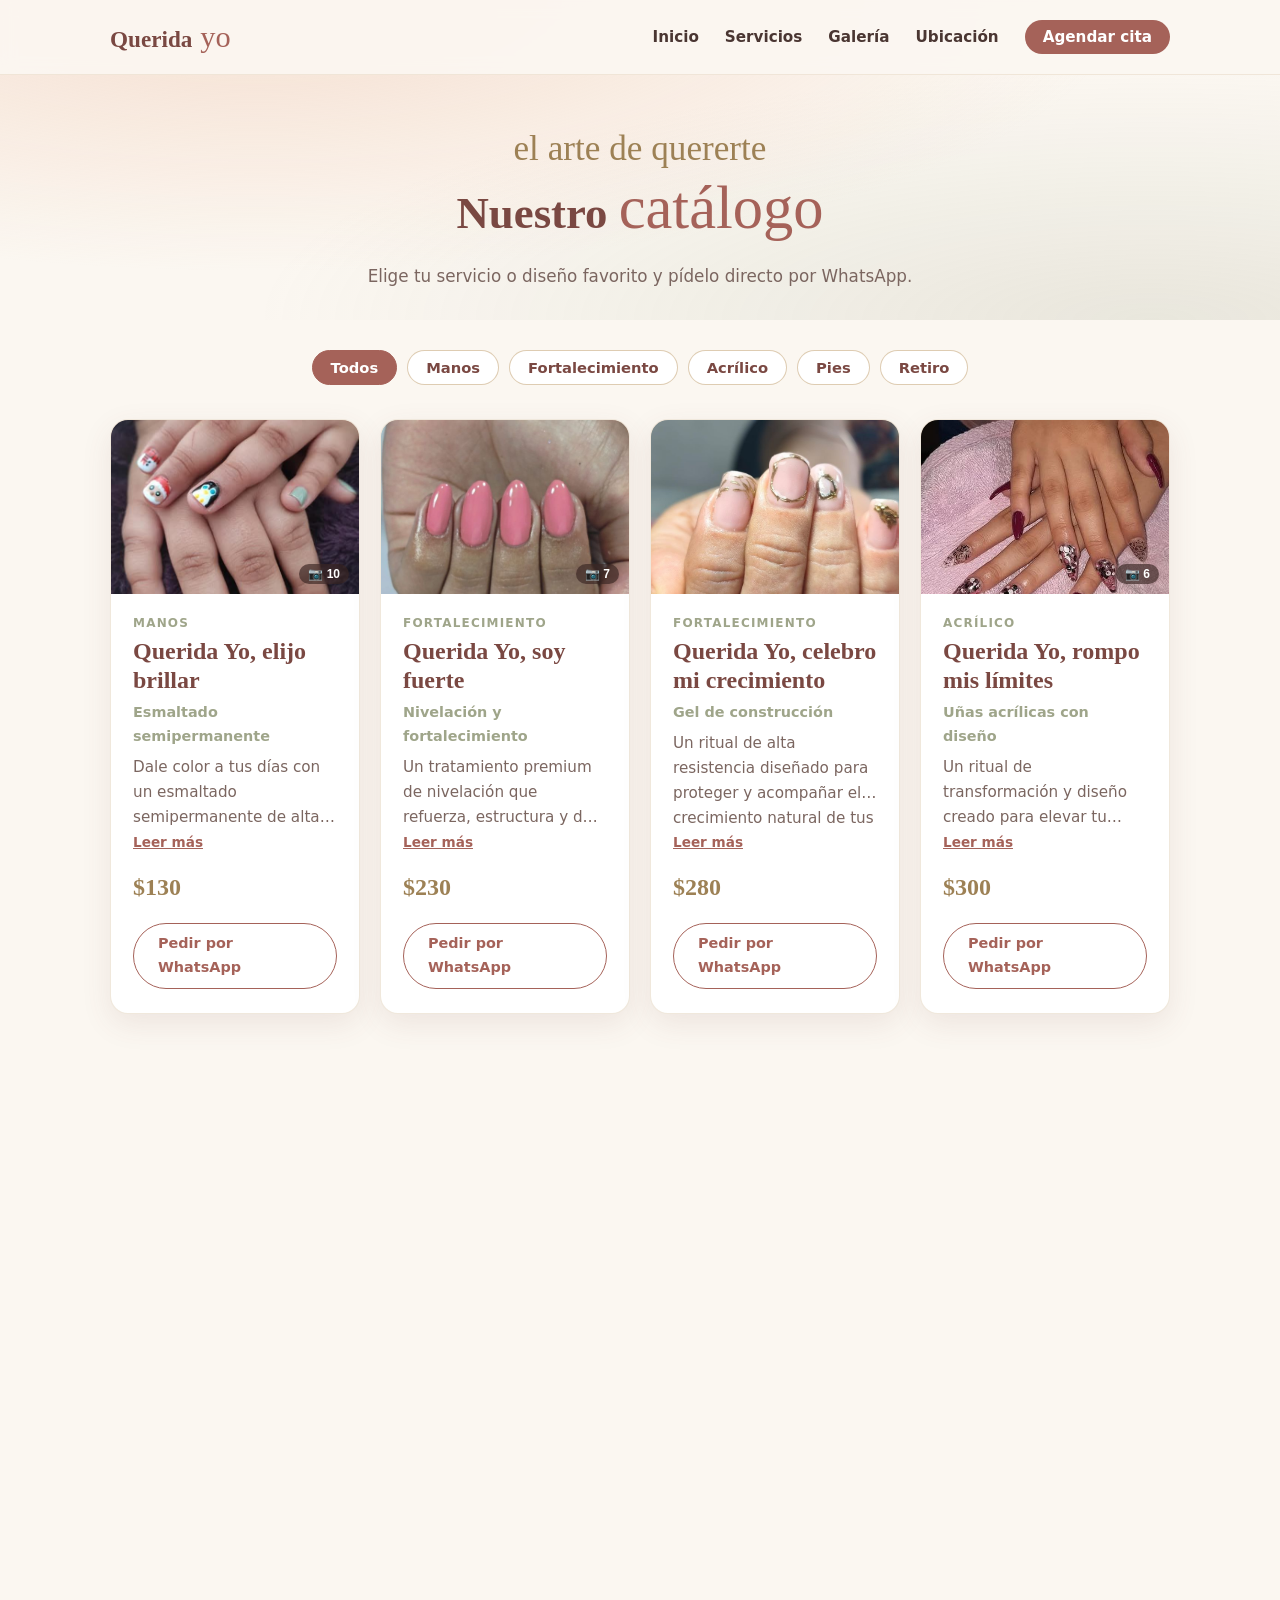
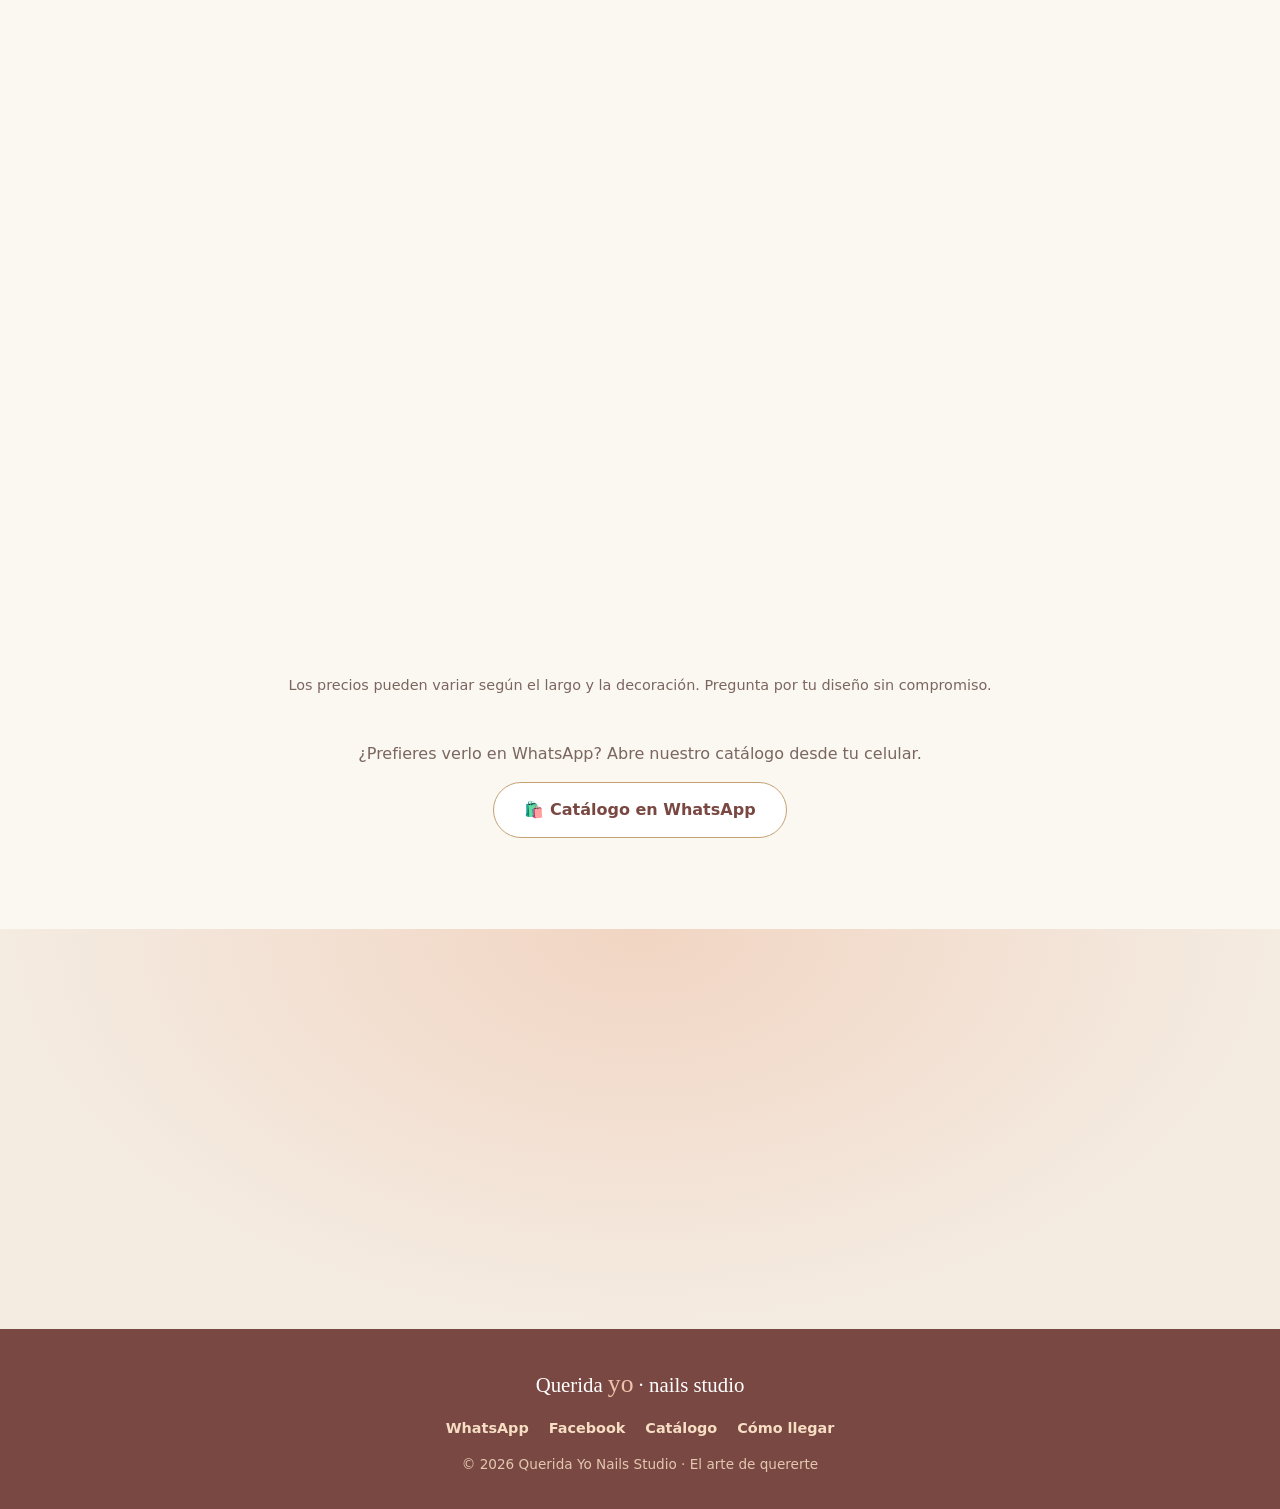
==== commit cfe64855: "Sección 'Lo más nuevo' con reels de Facebook Co-Authored-By: Claude Opus 5.5 <noreply@anthropic.com>" ====
--- a/catalogo.html
+++ b/catalogo.html
@@ -17,7 +17,7 @@
   <link rel="preconnect" href="https://fonts.gstatic.com" crossorigin />
   <link rel="dns-prefetch" href="https://wa.me" />
   <link rel="stylesheet" href="https://fonts.googleapis.com/css2?family=Cormorant+Garamond:ital,wght@0,500;0,600;1,500&family=Great+Vibes&family=Nunito+Sans:wght@400;600;700&display=swap" />
-  <link rel="stylesheet" href="assets/css/style.css?v=5" />
+  <link rel="stylesheet" href="assets/css/style.css?v=6" />
 </head>
 <body>
 
@@ -98,8 +98,8 @@
     </div>
   </footer>
 
-  <script src="assets/js/catalogo-datos.js?v=5"></script>
-  <script src="assets/js/catalogo.js?v=5"></script>
-  <script src="assets/js/main.js?v=5"></script>
+  <script src="assets/js/catalogo-datos.js?v=6"></script>
+  <script src="assets/js/catalogo.js?v=6"></script>
+  <script src="assets/js/main.js?v=6"></script>
 </body>
 </html>
--- a/assets/css/style.css
+++ b/assets/css/style.css
@@ -411,3 +411,18 @@
 .footer-links { display: flex; flex-wrap: wrap; justify-content: center; gap: 6px 20px; margin: 6px 0; }
 .footer-links a { color: var(--blush); text-decoration: none; font-size: .9rem; font-weight: 600; }
 .footer-links a:hover { color: #fff; text-decoration: underline; }
+
+/* ── LO MÁS NUEVO (reels de Facebook) ───────────────────────────── */
+.fb-grid { display: grid; grid-template-columns: repeat(3, minmax(0, 300px)); gap: 20px; justify-content: center; }
+.fb-reel {
+  position: relative; aspect-ratio: 9 / 16; border-radius: var(--radius); overflow: hidden;
+  background: #1c1c1c; box-shadow: var(--shadow);
+}
+.fb-reel iframe { position: absolute; inset: 0; width: 100%; height: 100%; border: 0; }
+@media (max-width: 760px) {
+  .fb-grid {
+    grid-template-columns: none; grid-auto-flow: column; grid-auto-columns: 72%;
+    justify-content: start; overflow-x: auto; scroll-snap-type: x mandatory; padding-bottom: 8px;
+  }
+  .fb-reel { scroll-snap-align: center; }
+}
